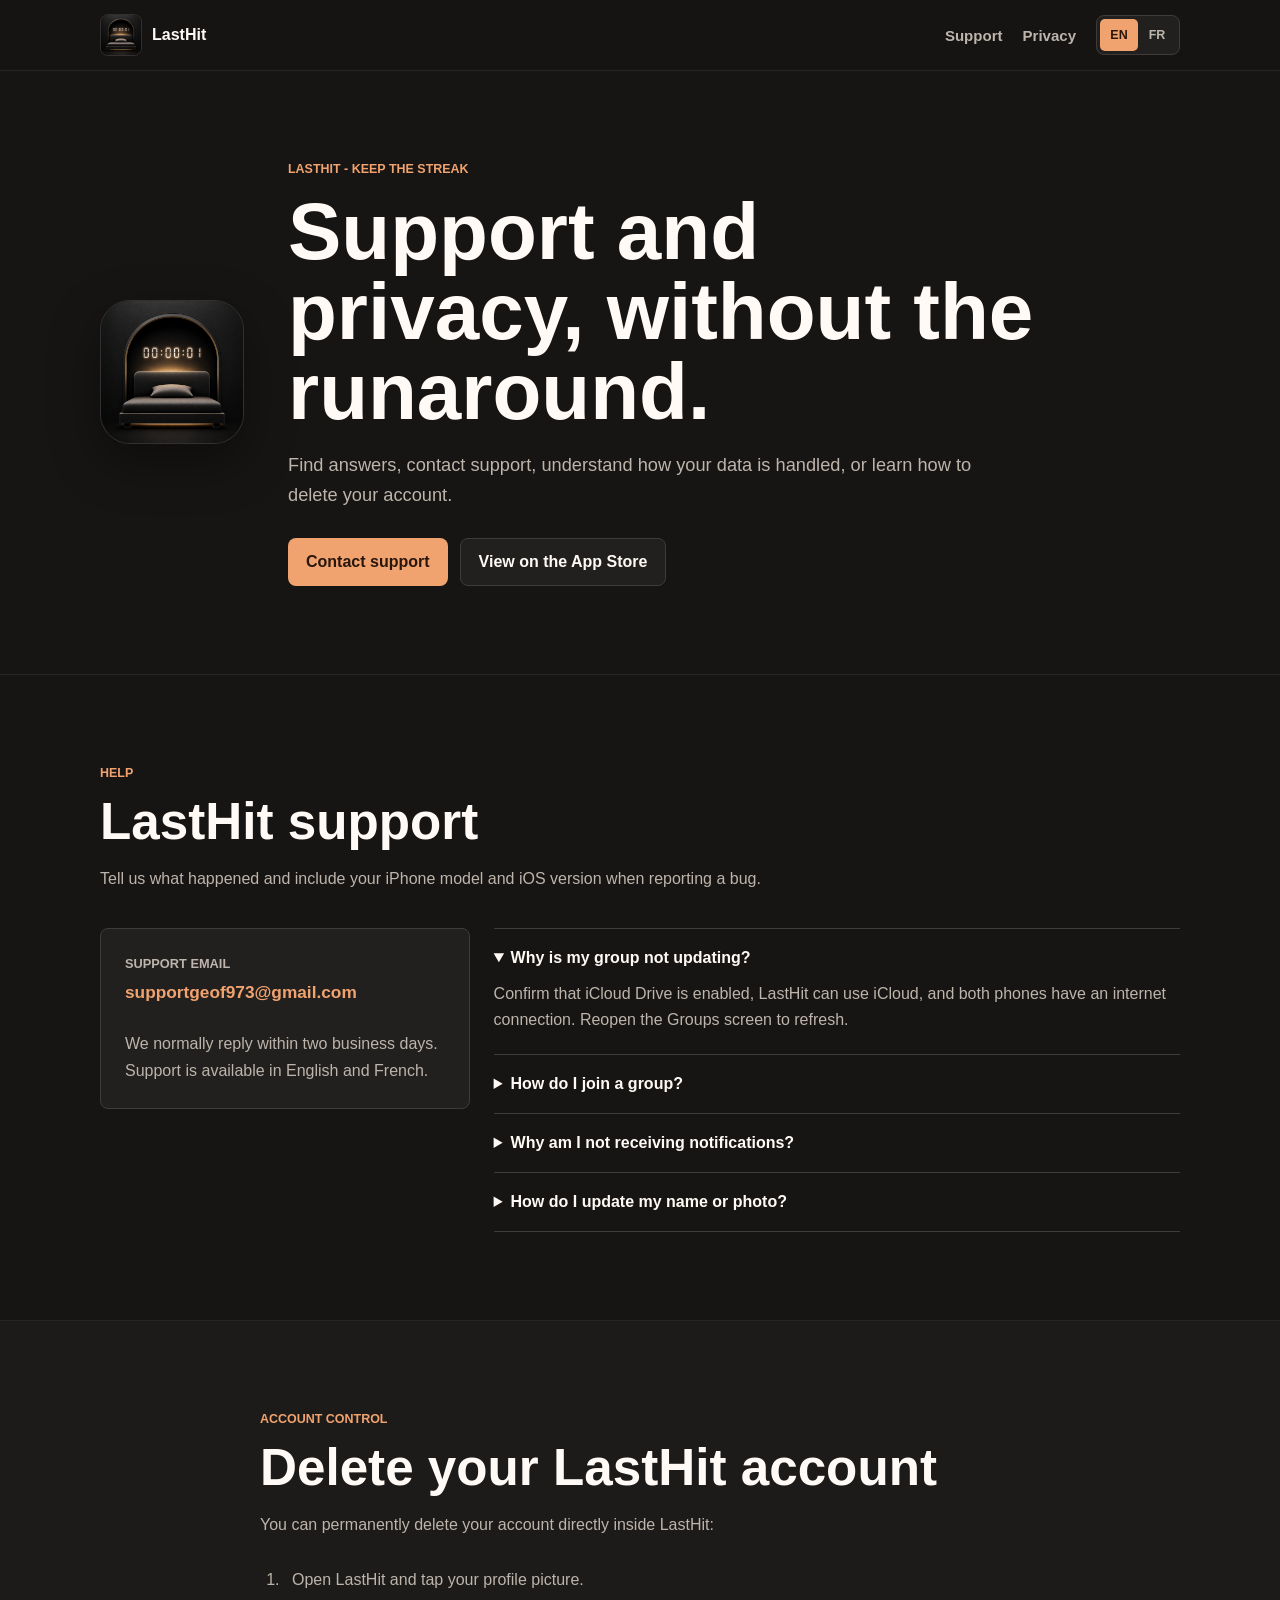
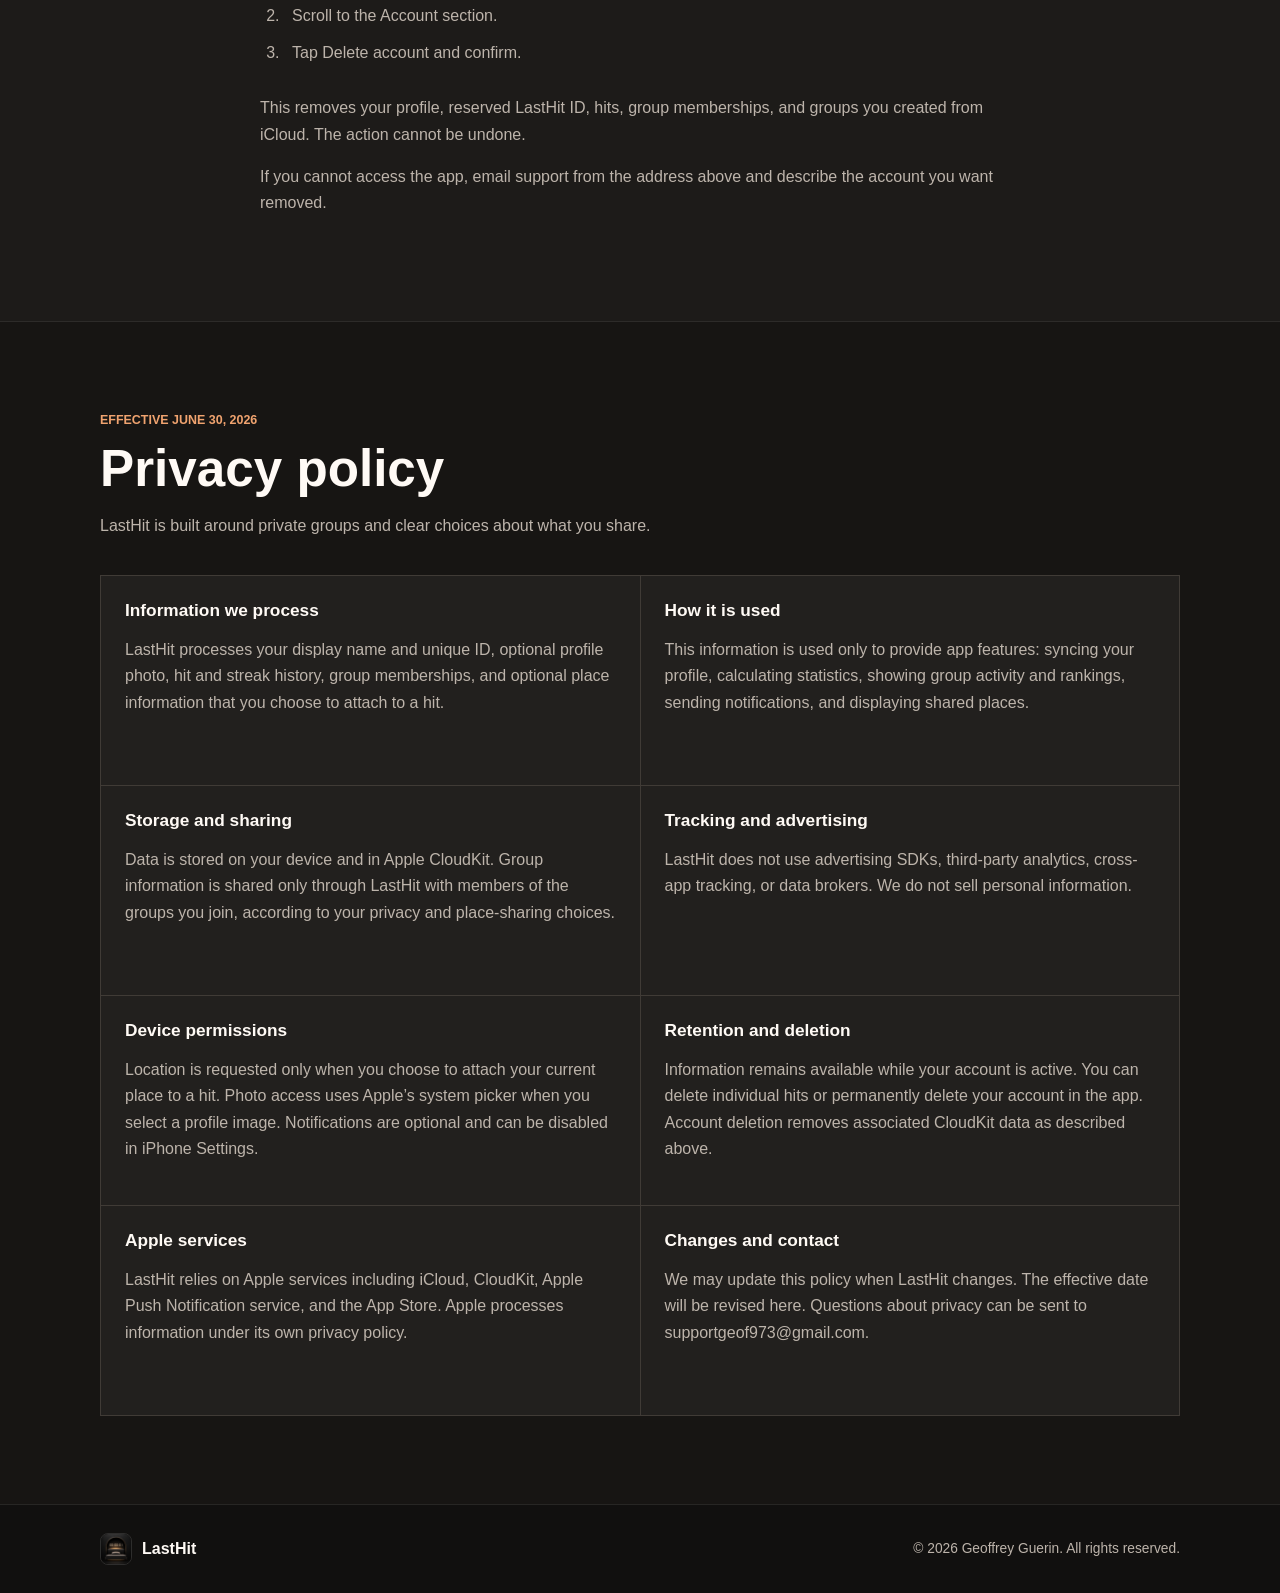
==== index.html @ 35f7e770 "Publish LastHit support site" ====
<!doctype html>
<html lang="en" data-language="en">
<head>
  <meta charset="utf-8">
  <meta name="viewport" content="width=device-width, initial-scale=1">
  <meta name="theme-color" content="#171513">
  <title>LastHit - Support & Privacy</title>
  <meta name="description" content="Official support, privacy, and account deletion information for LastHit - Keep the Streak.">
  <meta property="og:title" content="LastHit - Support & Privacy">
  <meta property="og:description" content="Help, privacy details, and account controls for LastHit.">
  <meta property="og:image" content="https://geofffreyyy.github.io/lasthit-site/assets/last-hit-icon.png">
  <link rel="icon" type="image/png" href="./assets/last-hit-icon.png">
  <link rel="apple-touch-icon" href="./assets/last-hit-icon.png">
  <link rel="stylesheet" href="./styles.css">
  <script src="./script.js" defer></script>
</head>
<body>
  <header class="site-header">
    <nav class="nav" aria-label="Main navigation">
      <a class="brand" href="#top" aria-label="LastHit home">
        <img src="./assets/last-hit-icon.png" alt="" width="42" height="42">
        <span>LastHit</span>
      </a>

      <div class="nav-actions">
        <a href="#support" data-copy="support">Support</a>
        <a href="#privacy" data-copy="privacy">Privacy</a>
        <div class="language-switch" role="group" aria-label="Language">
          <button type="button" data-language-button="en" aria-pressed="true">EN</button>
          <button type="button" data-language-button="fr" aria-pressed="false">FR</button>
        </div>
      </div>
    </nav>
  </header>

  <main id="top">
    <section class="intro band">
      <div class="content intro-grid">
        <img class="app-icon" src="./assets/last-hit-icon.png" alt="LastHit app icon" width="144" height="144">
        <div>
          <p class="eyebrow" data-copy="appName">LastHit - Keep the Streak</p>
          <h1 data-copy="headline">Support and privacy, without the runaround.</h1>
          <p class="lede" data-copy="intro">
            Find answers, contact support, understand how your data is handled, or learn how to delete your account.
          </p>
          <div class="actions">
            <a class="button primary" href="mailto:supportgeof973@gmail.com" data-copy="contactSupport">Contact support</a>
            <a class="button secondary" href="https://apps.apple.com/app/id6785927095" data-copy="appStore">View on the App Store</a>
          </div>
        </div>
      </div>
    </section>

    <section class="band" id="support">
      <div class="content">
        <div class="section-heading">
          <p class="eyebrow" data-copy="helpEyebrow">Help</p>
          <h2 data-copy="supportTitle">LastHit support</h2>
          <p data-copy="supportIntro">Tell us what happened and include your iPhone model and iOS version when reporting a bug.</p>
        </div>

        <div class="support-layout">
          <div class="contact-panel">
            <p class="label" data-copy="emailLabel">Support email</p>
            <a class="email" href="mailto:supportgeof973@gmail.com">supportgeof973@gmail.com</a>
            <p data-copy="replyTime">We normally reply within two business days. Support is available in English and French.</p>
          </div>

          <div class="faq" aria-label="Frequently asked questions">
            <details open>
              <summary data-copy="faqSyncQuestion">Why is my group not updating?</summary>
              <p data-copy="faqSyncAnswer">Confirm that iCloud Drive is enabled, LastHit can use iCloud, and both phones have an internet connection. Reopen the Groups screen to refresh.</p>
            </details>
            <details>
              <summary data-copy="faqInviteQuestion">How do I join a group?</summary>
              <p data-copy="faqInviteAnswer">Tap a LastHit invite link, or open Groups and choose “Join a group with code.” Paste the invite code and confirm.</p>
            </details>
            <details>
              <summary data-copy="faqNotificationQuestion">Why am I not receiving notifications?</summary>
              <p data-copy="faqNotificationAnswer">Open iPhone Settings, choose Notifications, then LastHit. Enable Allow Notifications, Lock Screen, and Sounds. Your selected LastHit notification style applies to group hit alerts.</p>
            </details>
            <details>
              <summary data-copy="faqProfileQuestion">How do I update my name or photo?</summary>
              <p data-copy="faqProfileAnswer">Open your profile from the avatar in the top-right corner. Changes sync to your group members through iCloud.</p>
            </details>
          </div>
        </div>
      </div>
    </section>

    <section class="band alternate" id="delete-account">
      <div class="content narrow">
        <p class="eyebrow" data-copy="accountEyebrow">Account control</p>
        <h2 data-copy="deleteTitle">Delete your LastHit account</h2>
        <p data-copy="deleteIntro">You can permanently delete your account directly inside LastHit:</p>
        <ol class="steps">
          <li data-copy="deleteStep1">Open LastHit and tap your profile picture.</li>
          <li data-copy="deleteStep2">Scroll to the Account section.</li>
          <li data-copy="deleteStep3">Tap Delete account and confirm.</li>
        </ol>
        <p data-copy="deleteEffect">
          This removes your profile, reserved LastHit ID, hits, group memberships, and groups you created from iCloud. The action cannot be undone.
        </p>
        <p data-copy="deleteHelp">
          If you cannot access the app, email support from the address above and describe the account you want removed.
        </p>
      </div>
    </section>

    <section class="band" id="privacy">
      <div class="content policy">
        <div class="section-heading">
          <p class="eyebrow" data-copy="privacyEyebrow">Effective June 30, 2026</p>
          <h2 data-copy="privacyTitle">Privacy policy</h2>
          <p data-copy="privacyIntro">LastHit is built around private groups and clear choices about what you share.</p>
        </div>

        <div class="policy-grid">
          <article>
            <h3 data-copy="collectTitle">Information we process</h3>
            <p data-copy="collectBody">LastHit processes your display name and unique ID, optional profile photo, hit and streak history, group memberships, and optional place information that you choose to attach to a hit.</p>
          </article>
          <article>
            <h3 data-copy="purposeTitle">How it is used</h3>
            <p data-copy="purposeBody">This information is used only to provide app features: syncing your profile, calculating statistics, showing group activity and rankings, sending notifications, and displaying shared places.</p>
          </article>
          <article>
            <h3 data-copy="storageTitle">Storage and sharing</h3>
            <p data-copy="storageBody">Data is stored on your device and in Apple CloudKit. Group information is shared only through LastHit with members of the groups you join, according to your privacy and place-sharing choices.</p>
          </article>
          <article>
            <h3 data-copy="trackingTitle">Tracking and advertising</h3>
            <p data-copy="trackingBody">LastHit does not use advertising SDKs, third-party analytics, cross-app tracking, or data brokers. We do not sell personal information.</p>
          </article>
          <article>
            <h3 data-copy="permissionsTitle">Device permissions</h3>
            <p data-copy="permissionsBody">Location is requested only when you choose to attach your current place to a hit. Photo access uses Apple’s system picker when you select a profile image. Notifications are optional and can be disabled in iPhone Settings.</p>
          </article>
          <article>
            <h3 data-copy="retentionTitle">Retention and deletion</h3>
            <p data-copy="retentionBody">Information remains available while your account is active. You can delete individual hits or permanently delete your account in the app. Account deletion removes associated CloudKit data as described above.</p>
          </article>
          <article>
            <h3 data-copy="appleTitle">Apple services</h3>
            <p data-copy="appleBody">LastHit relies on Apple services including iCloud, CloudKit, Apple Push Notification service, and the App Store. Apple processes information under its own privacy policy.</p>
          </article>
          <article>
            <h3 data-copy="changesTitle">Changes and contact</h3>
            <p data-copy="changesBody">We may update this policy when LastHit changes. The effective date will be revised here. Questions about privacy can be sent to supportgeof973@gmail.com.</p>
          </article>
        </div>
      </div>
    </section>
  </main>

  <footer>
    <div class="content footer-content">
      <div class="footer-brand">
        <img src="./assets/last-hit-icon.png" alt="" width="32" height="32">
        <span>LastHit</span>
      </div>
      <p>&copy; 2026 Geoffrey Guerin. <span data-copy="rights">All rights reserved.</span></p>
    </div>
  </footer>
</body>
</html>
---- styles.css ----
:root {
  color-scheme: dark;
  --background: #171513;
  --surface: #22201e;
  --surface-raised: #2a2724;
  --border: #403b36;
  --text: #fffaf5;
  --muted: #bdb4ab;
  --accent: #f0a36f;
  --accent-ink: #29170e;
  --secondary: #8db9ad;
  --danger: #f08b86;
  --max-width: 1080px;
}

* {
  box-sizing: border-box;
}

html {
  scroll-behavior: smooth;
  scroll-padding-top: 88px;
}

body {
  margin: 0;
  min-width: 320px;
  background: var(--background);
  color: var(--text);
  font-family: -apple-system, BlinkMacSystemFont, "SF Pro Text", "Segoe UI", sans-serif;
  letter-spacing: 0;
}

a,
button,
summary {
  -webkit-tap-highlight-color: transparent;
}

a:focus-visible,
button:focus-visible,
summary:focus-visible {
  outline: 3px solid var(--secondary);
  outline-offset: 3px;
}

.content {
  width: min(var(--max-width), calc(100% - 40px));
  margin: 0 auto;
}

.narrow {
  max-width: 760px;
}

.site-header {
  position: sticky;
  top: 0;
  z-index: 10;
  border-bottom: 1px solid rgba(255, 255, 255, 0.08);
  background: rgba(23, 21, 19, 0.9);
  backdrop-filter: blur(18px);
  -webkit-backdrop-filter: blur(18px);
}

.nav {
  width: min(var(--max-width), calc(100% - 40px));
  min-height: 70px;
  margin: 0 auto;
  display: flex;
  align-items: center;
  justify-content: space-between;
  gap: 20px;
}

.brand,
.footer-brand {
  display: inline-flex;
  align-items: center;
  gap: 10px;
  color: var(--text);
  font-weight: 760;
  text-decoration: none;
}

.brand img,
.footer-brand img,
.app-icon {
  display: block;
  border: 1px solid rgba(255, 255, 255, 0.12);
}

.brand img,
.footer-brand img {
  border-radius: 8px;
}

.nav-actions {
  display: flex;
  align-items: center;
  gap: 20px;
}

.nav-actions > a {
  color: var(--muted);
  font-size: 0.94rem;
  font-weight: 650;
  text-decoration: none;
}

.nav-actions > a:hover {
  color: var(--text);
}

.language-switch {
  display: inline-grid;
  grid-template-columns: 1fr 1fr;
  padding: 3px;
  border: 1px solid var(--border);
  border-radius: 8px;
  background: var(--surface);
}

.language-switch button {
  min-width: 38px;
  min-height: 32px;
  border: 0;
  border-radius: 5px;
  background: transparent;
  color: var(--muted);
  cursor: pointer;
  font: inherit;
  font-size: 0.78rem;
  font-weight: 760;
}

.language-switch button[aria-pressed="true"] {
  background: var(--accent);
  color: var(--accent-ink);
}

.band {
  padding: 88px 0;
  border-bottom: 1px solid rgba(255, 255, 255, 0.07);
}

.band.alternate {
  background: #1d1b19;
}

.intro {
  min-height: 540px;
  display: flex;
  align-items: center;
}

.intro-grid {
  display: grid;
  grid-template-columns: 144px minmax(0, 1fr);
  align-items: center;
  gap: 44px;
}

.app-icon {
  width: 144px;
  height: 144px;
  border-radius: 30px;
  box-shadow: 0 18px 50px rgba(0, 0, 0, 0.38);
}

.eyebrow {
  margin: 0 0 12px;
  color: var(--accent);
  font-size: 0.78rem;
  font-weight: 760;
  text-transform: uppercase;
}

h1,
h2,
h3,
p {
  overflow-wrap: anywhere;
}

h1,
h2,
h3 {
  margin-top: 0;
}

h1 {
  max-width: 780px;
  margin-bottom: 18px;
  font-size: clamp(2.5rem, 7vw, 5rem);
  line-height: 1;
  letter-spacing: 0;
}

h2 {
  margin-bottom: 14px;
  font-size: clamp(2rem, 4vw, 3.25rem);
  line-height: 1.06;
}

h3 {
  margin-bottom: 10px;
  font-size: 1.08rem;
}

p,
li {
  color: var(--muted);
  font-size: 1rem;
  line-height: 1.65;
}

.lede {
  max-width: 690px;
  margin: 0;
  font-size: 1.14rem;
}

.actions {
  display: flex;
  flex-wrap: wrap;
  gap: 12px;
  margin-top: 28px;
}

.button {
  min-height: 48px;
  display: inline-flex;
  align-items: center;
  justify-content: center;
  padding: 0 18px;
  border-radius: 8px;
  font-weight: 760;
  text-decoration: none;
}

.button.primary {
  background: var(--accent);
  color: var(--accent-ink);
}

.button.secondary {
  border: 1px solid var(--border);
  background: var(--surface);
  color: var(--text);
}

.section-heading {
  max-width: 720px;
  margin-bottom: 36px;
}

.section-heading > p:last-child {
  margin-bottom: 0;
}

.support-layout {
  display: grid;
  grid-template-columns: minmax(260px, 0.7fr) minmax(0, 1.3fr);
  gap: 24px;
  align-items: start;
}

.contact-panel {
  padding: 24px;
  border: 1px solid var(--border);
  border-radius: 8px;
  background: var(--surface);
}

.contact-panel .label {
  margin: 0 0 8px;
  color: var(--muted);
  font-size: 0.8rem;
  font-weight: 720;
  text-transform: uppercase;
}

.contact-panel .email {
  display: inline-block;
  margin-bottom: 12px;
  color: var(--accent);
  font-size: 1.08rem;
  font-weight: 760;
  text-decoration: none;
}

.contact-panel p:last-child {
  margin-bottom: 0;
}

.faq {
  border-top: 1px solid var(--border);
}

.faq details {
  border-bottom: 1px solid var(--border);
}

.faq summary {
  padding: 20px 40px 20px 0;
  color: var(--text);
  cursor: pointer;
  font-weight: 720;
}

.faq p {
  margin: -6px 0 20px;
}

.steps {
  margin: 24px 0;
  padding-left: 24px;
}

.steps li {
  padding: 5px 0 5px 8px;
}

.policy-grid {
  display: grid;
  grid-template-columns: repeat(2, minmax(0, 1fr));
  border-top: 1px solid var(--border);
  border-left: 1px solid var(--border);
}

.policy-grid article {
  min-height: 210px;
  padding: 24px;
  border-right: 1px solid var(--border);
  border-bottom: 1px solid var(--border);
  background: var(--surface);
}

.policy-grid p {
  margin-bottom: 0;
}

footer {
  padding: 28px 0;
  background: #11100f;
}

.footer-content {
  display: flex;
  align-items: center;
  justify-content: space-between;
  gap: 20px;
}

.footer-content p {
  margin: 0;
  font-size: 0.86rem;
}

@media (max-width: 760px) {
  .content,
  .nav {
    width: min(100% - 28px, var(--max-width));
  }

  .nav-actions {
    gap: 12px;
  }

  .nav-actions > a {
    display: none;
  }

  .band {
    padding: 64px 0;
  }

  .intro {
    min-height: 0;
  }

  .intro-grid {
    grid-template-columns: 1fr;
    gap: 28px;
  }

  .app-icon {
    width: 104px;
    height: 104px;
    border-radius: 23px;
  }

  .support-layout,
  .policy-grid {
    grid-template-columns: 1fr;
  }

  .policy-grid article {
    min-height: 0;
  }

  .footer-content {
    align-items: flex-start;
    flex-direction: column;
  }
}

@media (prefers-reduced-motion: reduce) {
  html {
    scroll-behavior: auto;
  }
}
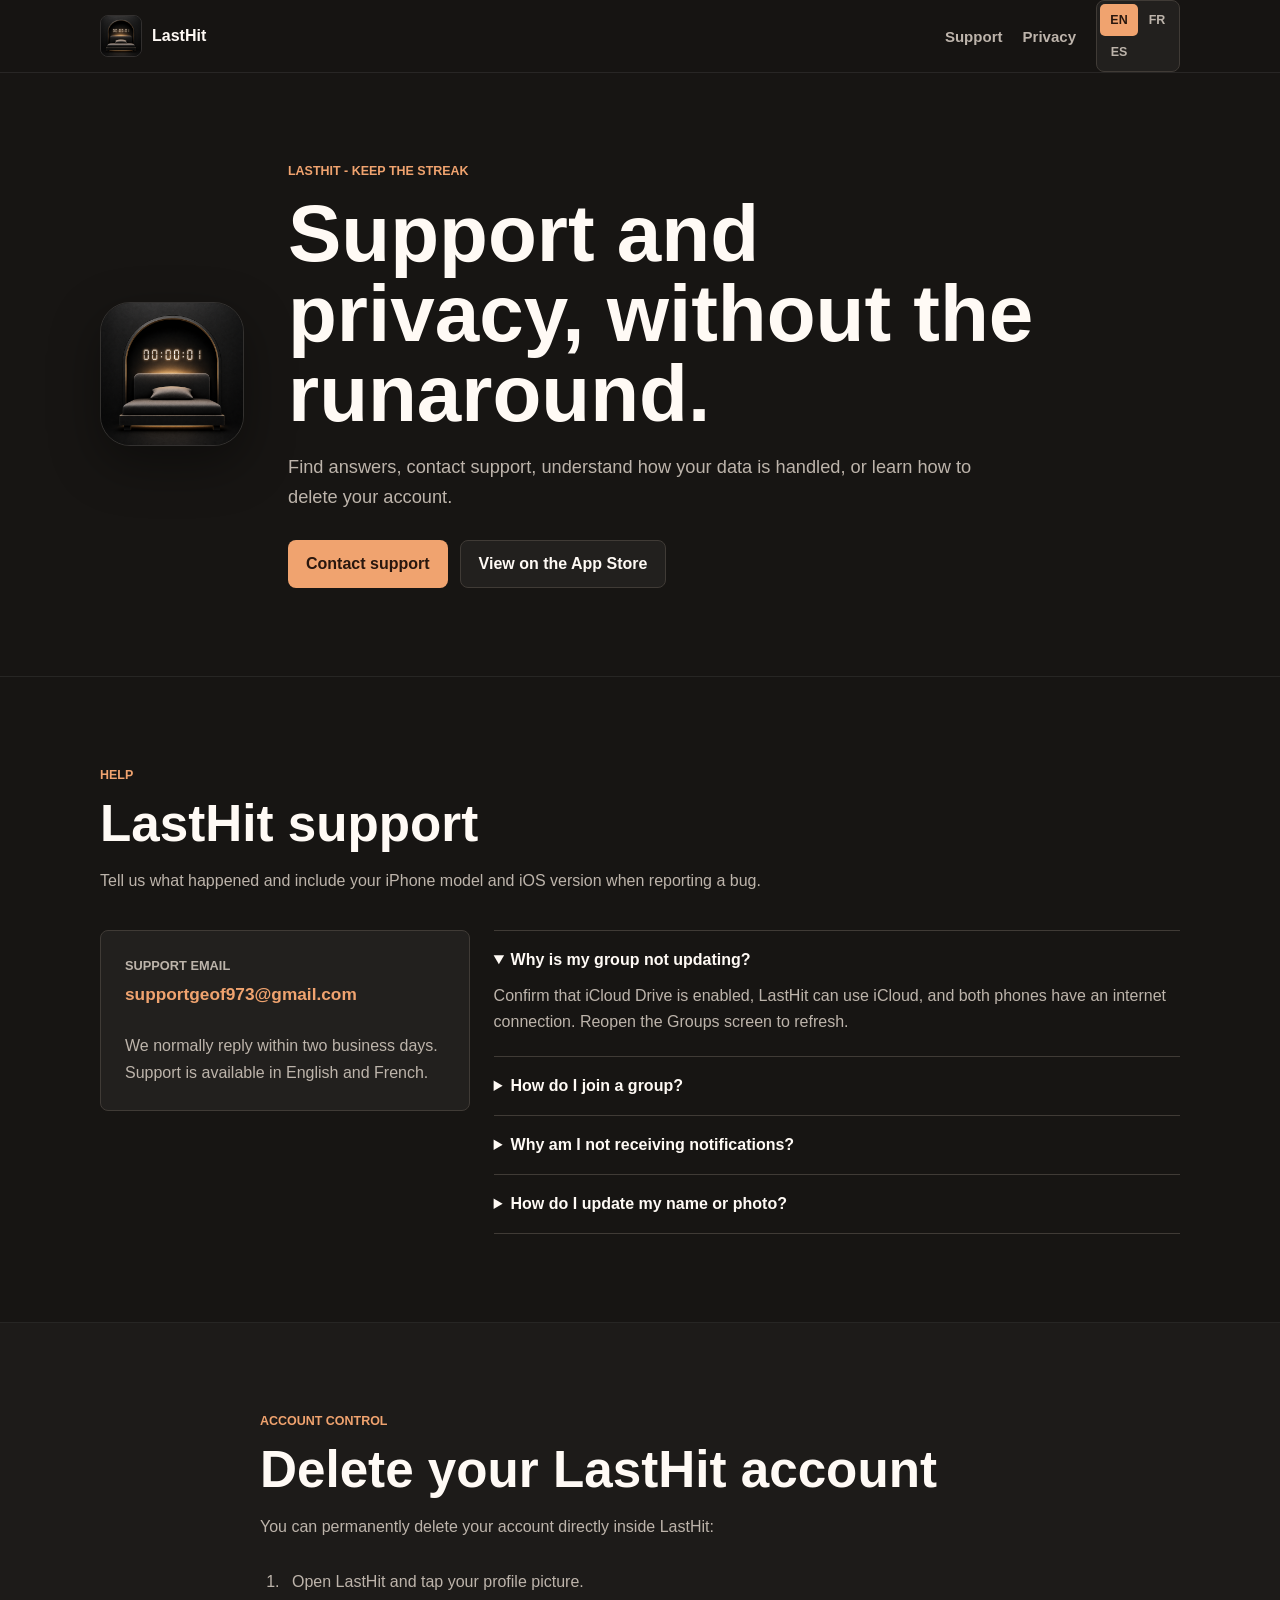
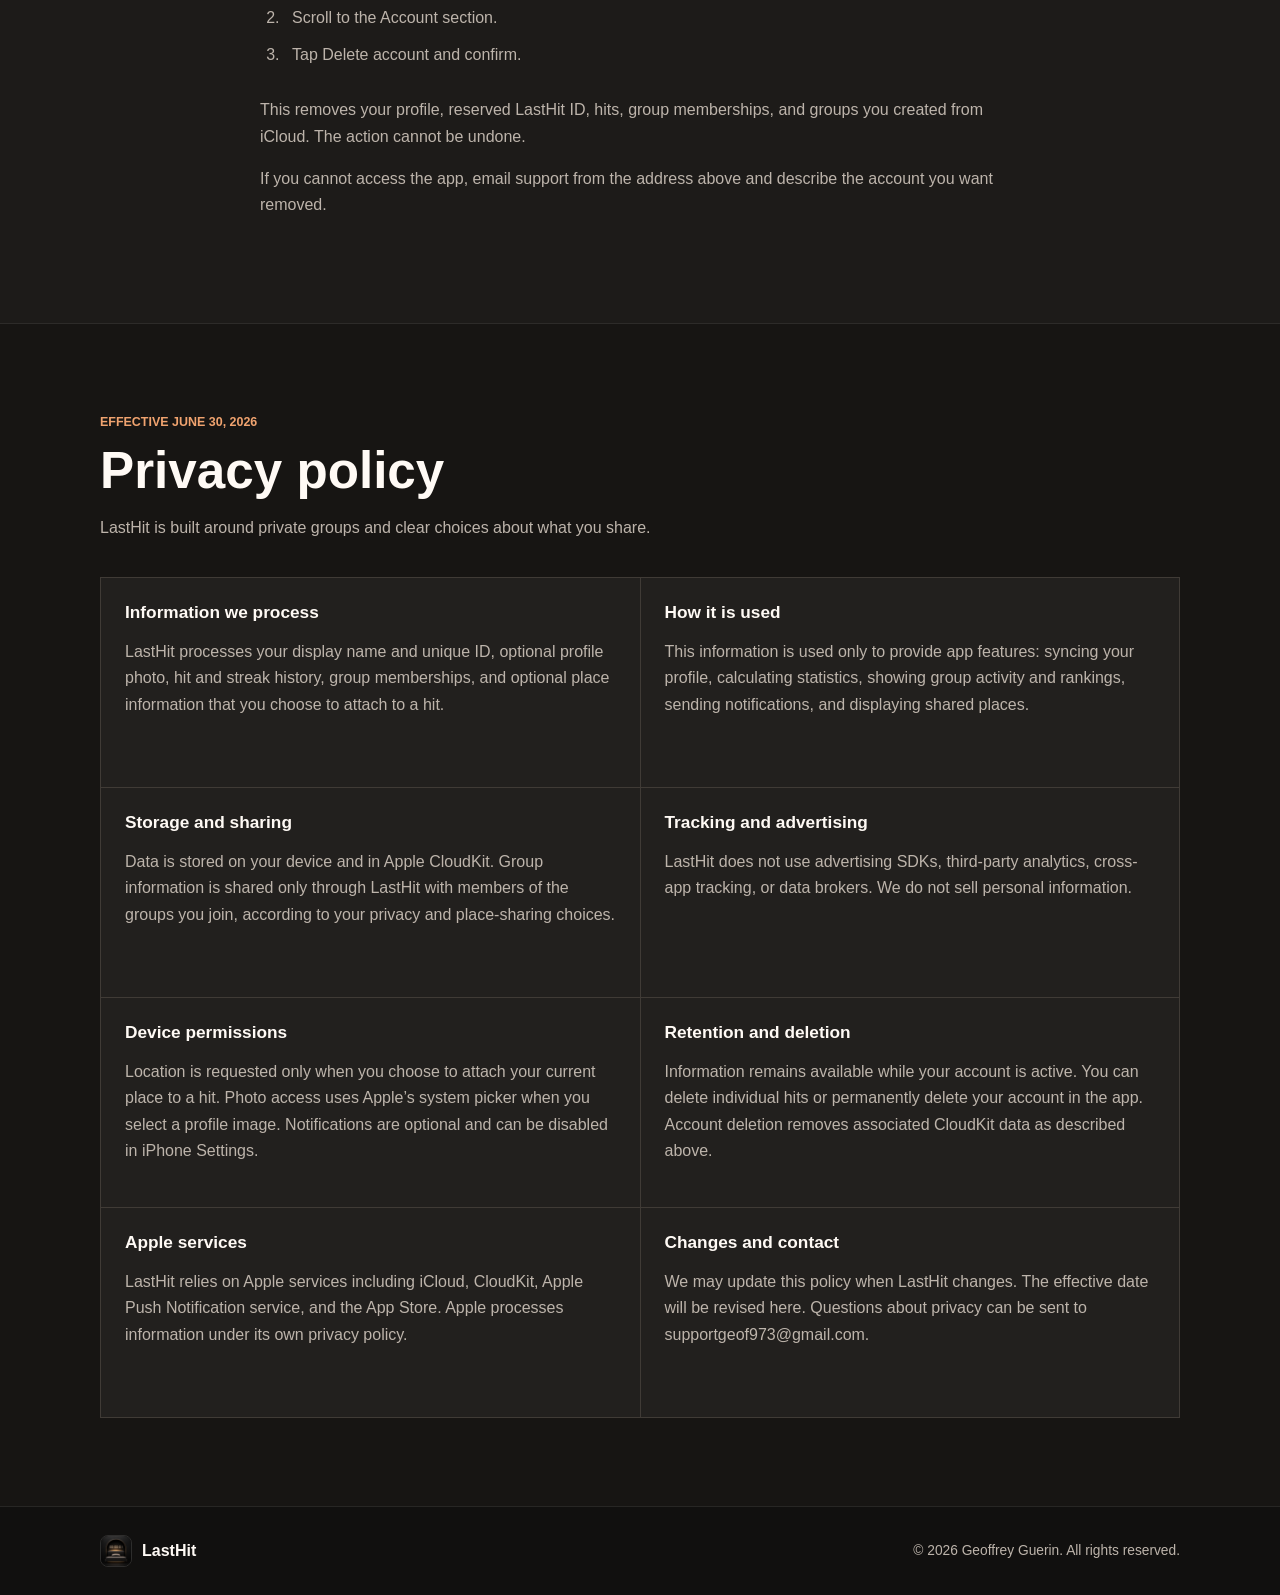
==== commit 23ec7636: "Add files via upload" ====
--- a/index.html
+++ b/index.html
@@ -28,6 +28,7 @@
         <div class="language-switch" role="group" aria-label="Language">
           <button type="button" data-language-button="en" aria-pressed="true">EN</button>
           <button type="button" data-language-button="fr" aria-pressed="false">FR</button>
+          <button type="button" data-language-button="es" aria-pressed="false">ES</button>
         </div>
       </div>
     </nav>
